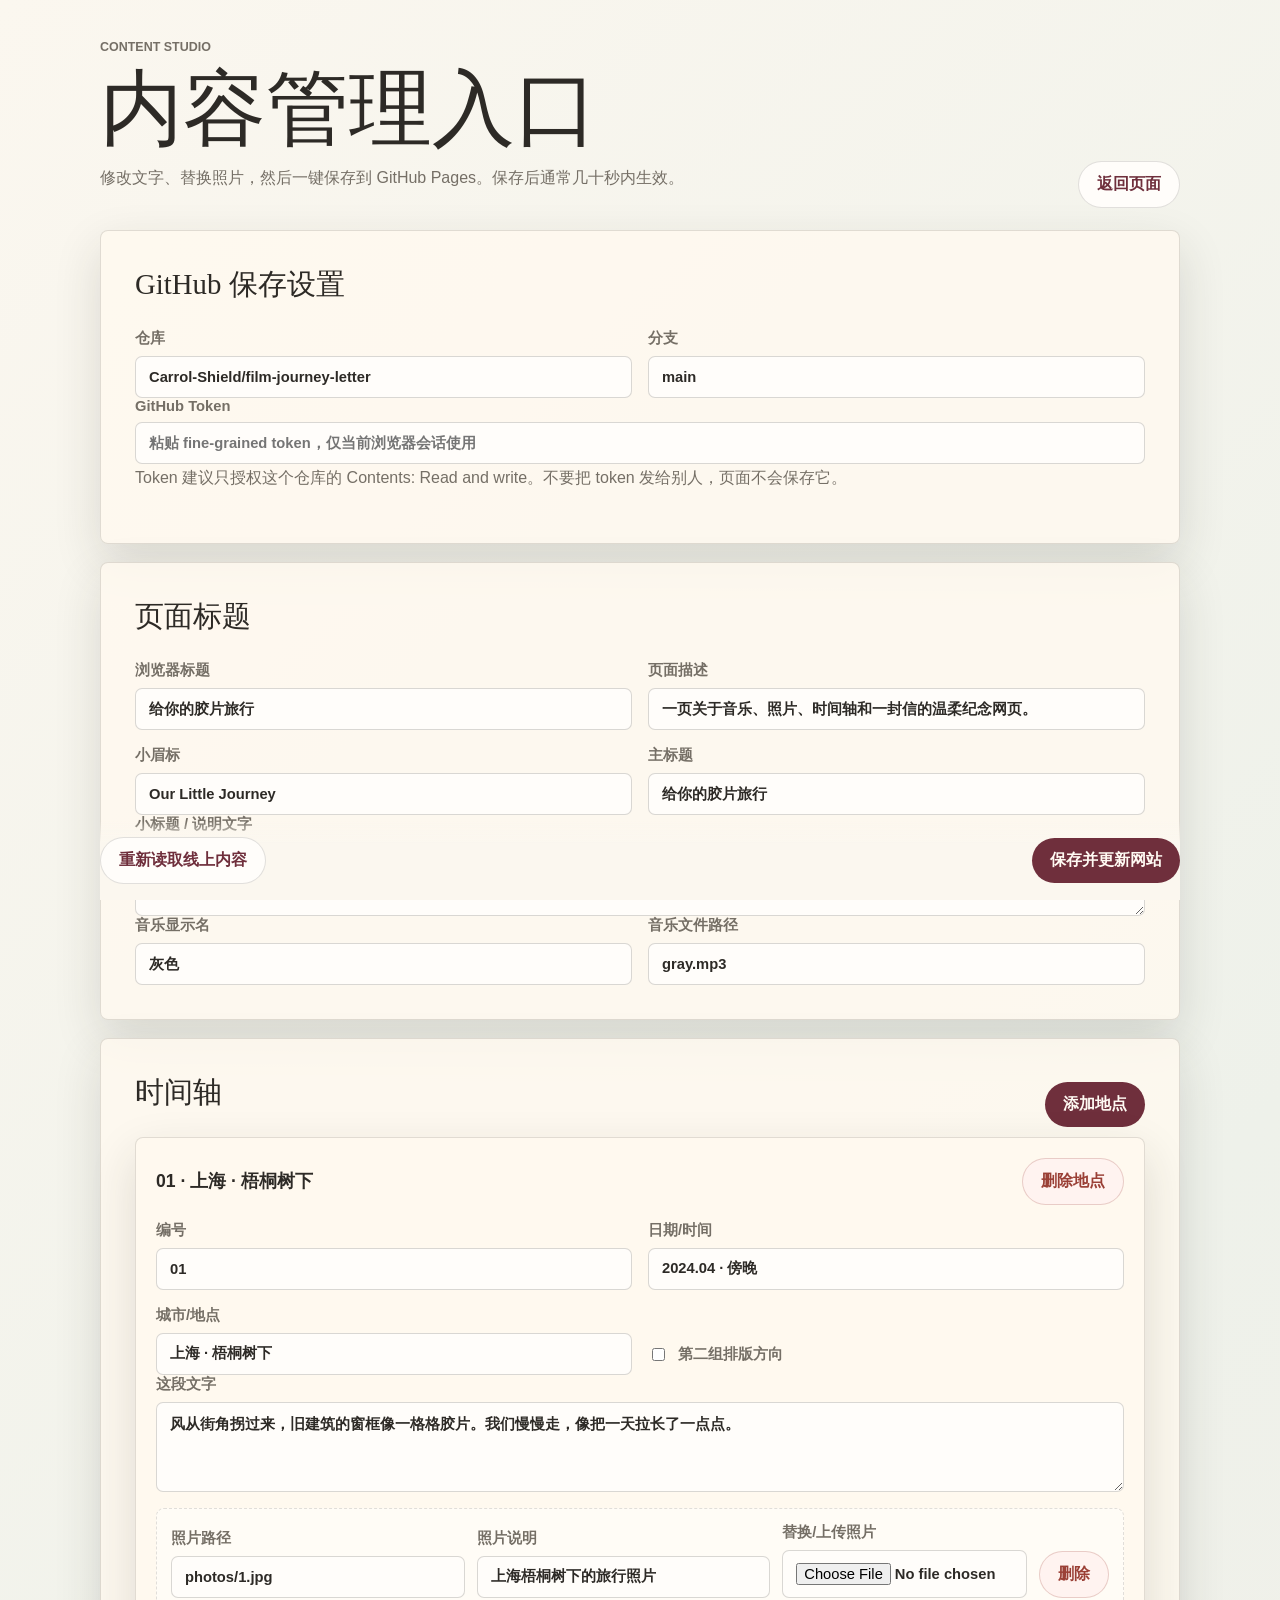
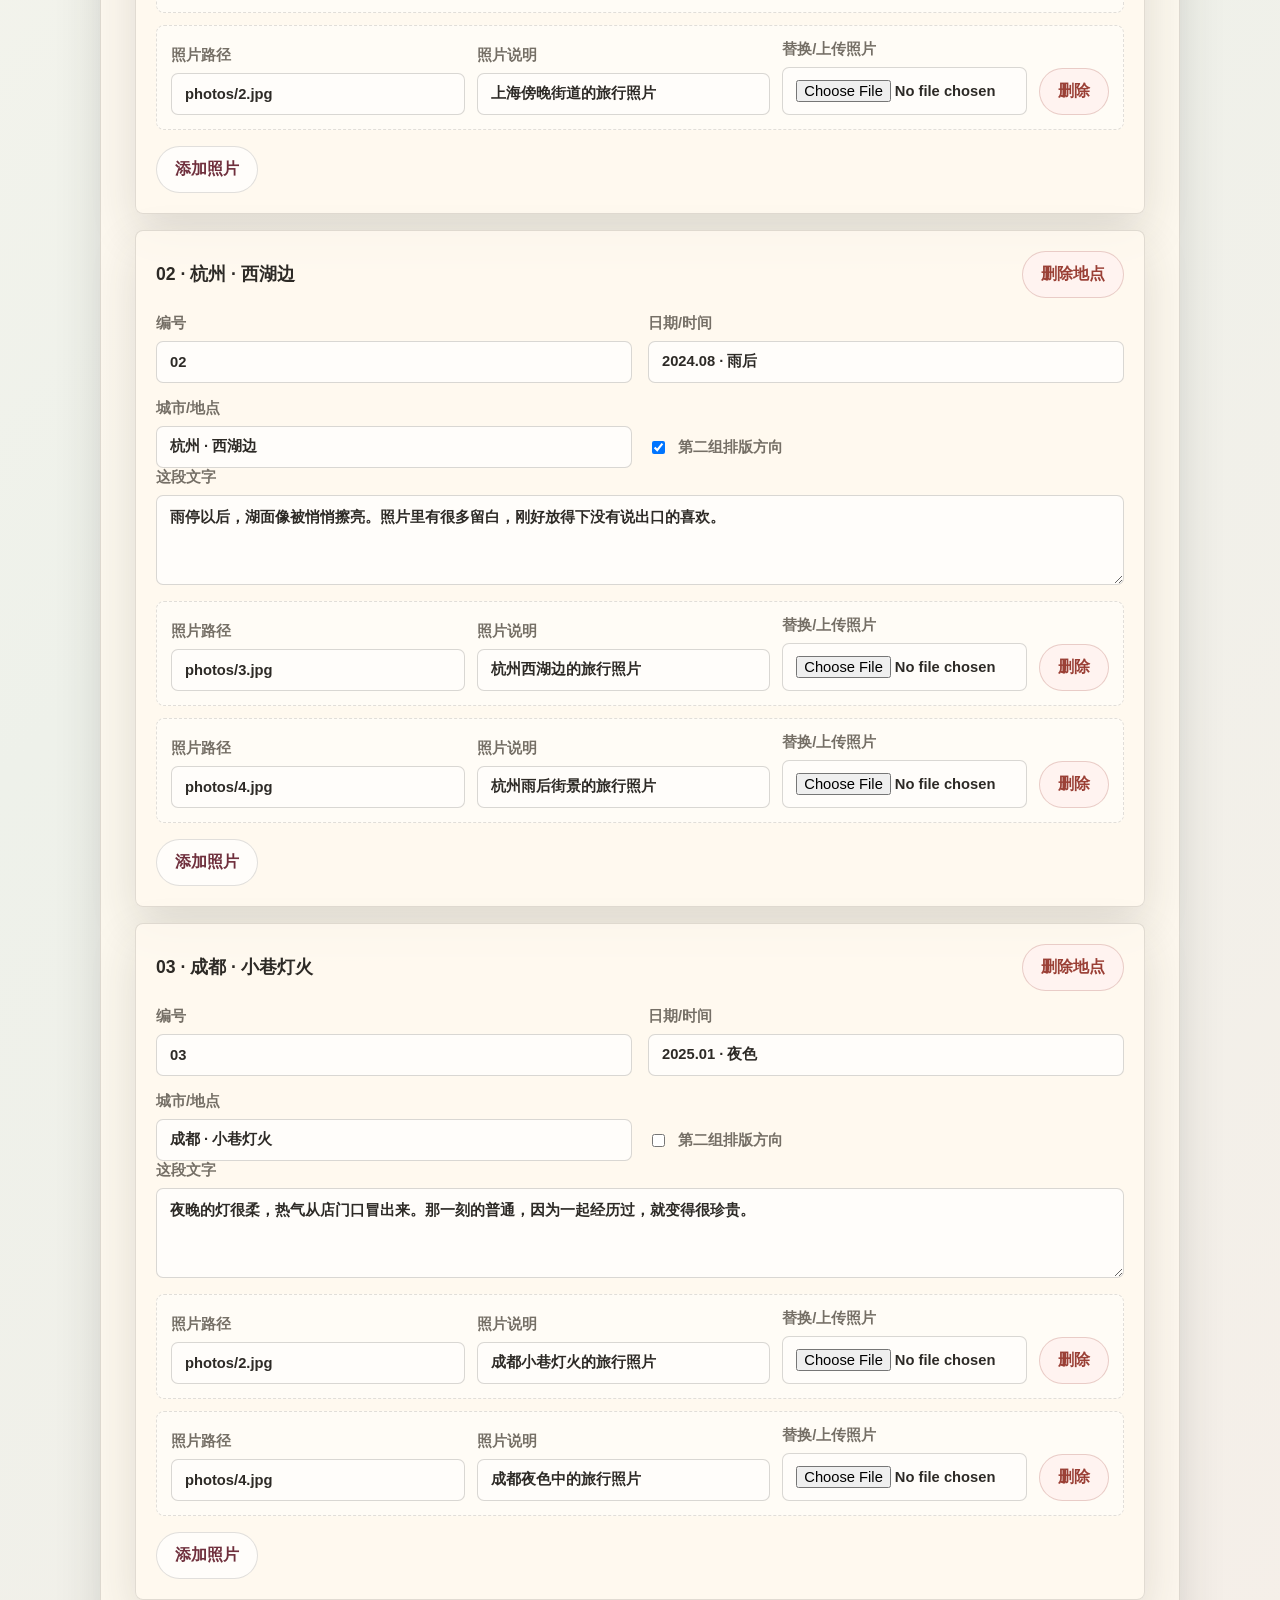
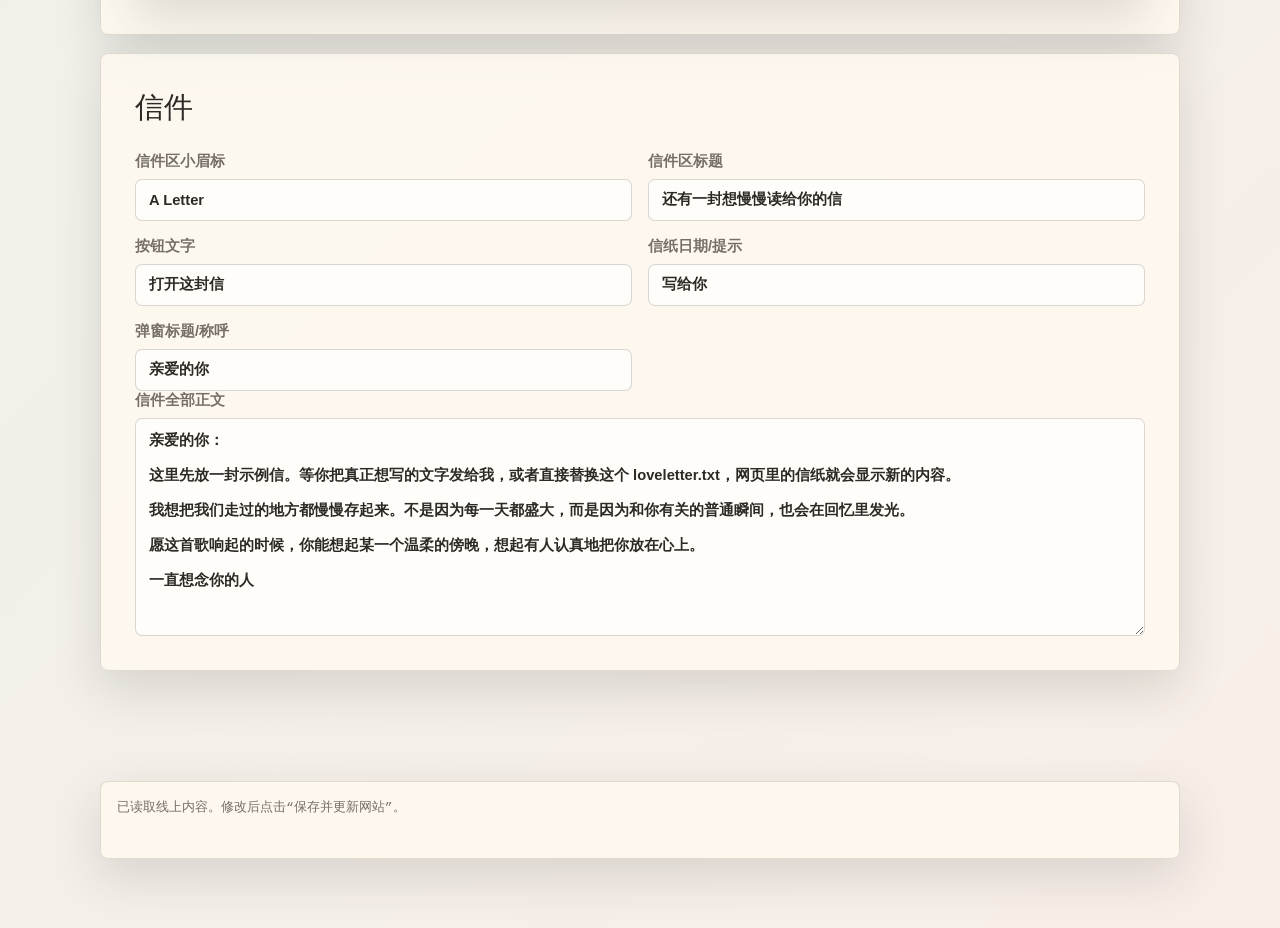
==== admin.html @ 619e68d1 "Add online content editor" ====
<!doctype html>
<html lang="zh-CN">
  <head>
    <meta charset="utf-8" />
    <meta name="viewport" content="width=device-width, initial-scale=1" />
    <title>内容管理 · 给你的胶片旅行</title>
    <link rel="stylesheet" href="admin.css" />
  </head>
  <body>
    <main class="admin-shell">
      <header class="admin-header">
        <div>
          <p class="eyebrow">Content Studio</p>
          <h1>内容管理入口</h1>
          <p>修改文字、替换照片，然后一键保存到 GitHub Pages。保存后通常几十秒内生效。</p>
        </div>
        <a href="index.html" class="ghost-link">返回页面</a>
      </header>

      <section class="panel auth-panel">
        <h2>GitHub 保存设置</h2>
        <div class="grid two">
          <label>仓库
            <input id="repoInput" value="Carrol-Shield/film-journey-letter" autocomplete="off" />
          </label>
          <label>分支
            <input id="branchInput" value="main" autocomplete="off" />
          </label>
        </div>
        <label>GitHub Token
          <input id="tokenInput" type="password" placeholder="粘贴 fine-grained token，仅当前浏览器会话使用" autocomplete="off" />
        </label>
        <p class="hint">Token 建议只授权这个仓库的 Contents: Read and write。不要把 token 发给别人，页面不会保存它。</p>
      </section>

      <section class="panel">
        <h2>页面标题</h2>
        <div class="grid two">
          <label>浏览器标题
            <input data-path="meta.title" />
          </label>
          <label>页面描述
            <input data-path="meta.description" />
          </label>
          <label>小眉标
            <input data-path="hero.eyebrow" />
          </label>
          <label>主标题
            <input data-path="hero.title" />
          </label>
        </div>
        <label>小标题 / 说明文字
          <textarea data-path="hero.subtitle" rows="3"></textarea>
        </label>
        <div class="grid two">
          <label>音乐显示名
            <input data-path="hero.musicLabel" />
          </label>
          <label>音乐文件路径
            <input data-path="hero.musicSrc" />
          </label>
        </div>
      </section>

      <section class="panel">
        <div class="section-title-row">
          <h2>时间轴</h2>
          <button type="button" id="addTimeline">添加地点</button>
        </div>
        <div id="timelineEditor" class="stack"></div>
      </section>

      <section class="panel">
        <h2>信件</h2>
        <div class="grid two">
          <label>信件区小眉标
            <input data-path="letter.sectionEyebrow" />
          </label>
          <label>信件区标题
            <input data-path="letter.sectionTitle" />
          </label>
          <label>按钮文字
            <input data-path="letter.buttonText" />
          </label>
          <label>信纸日期/提示
            <input data-path="letter.paperDate" />
          </label>
          <label>弹窗标题/称呼
            <input data-path="letter.dialogTitle" />
          </label>
        </div>
        <label>信件全部正文
          <textarea data-path="letter.body" rows="12"></textarea>
        </label>
      </section>

      <section class="actions">
        <button type="button" id="reloadContent" class="secondary">重新读取线上内容</button>
        <button type="button" id="saveContent">保存并更新网站</button>
      </section>

      <pre id="status" class="status">准备就绪。</pre>
    </main>

    <template id="timelineTemplate">
      <article class="editor-card timeline-card">
        <div class="card-head">
          <strong class="item-title"></strong>
          <button type="button" class="danger remove-item">删除地点</button>
        </div>
        <div class="grid two">
          <label>编号
            <input data-field="id" />
          </label>
          <label>日期/时间
            <input data-field="date" />
          </label>
          <label>城市/地点
            <input data-field="place" />
          </label>
          <label class="checkline">
            <input type="checkbox" data-field="reverse" /> 第二组排版方向
          </label>
        </div>
        <label>这段文字
          <textarea data-field="text" rows="4"></textarea>
        </label>
        <div class="photo-editor"></div>
        <button type="button" class="secondary add-photo">添加照片</button>
      </article>
    </template>

    <template id="photoTemplate">
      <div class="photo-row">
        <label>照片路径
          <input data-field="src" />
        </label>
        <label>照片说明
          <input data-field="alt" />
        </label>
        <label>替换/上传照片
          <input type="file" data-field="file" accept="image/*" />
        </label>
        <button type="button" class="danger remove-photo">删除</button>
      </div>
    </template>

    <script src="admin.js"></script>
  </body>
</html>
---- admin.css ----
:root {
  --ink: #2d2a26;
  --muted: #756f66;
  --paper: #fff9ef;
  --rose: #b96f78;
  --wine: #6f2f3c;
  --moss: #596448;
  --line: rgba(45, 42, 38, 0.14);
  --shadow: 0 18px 48px rgba(45, 42, 38, 0.14);
}
* { box-sizing: border-box; }
body {
  margin: 0;
  color: var(--ink);
  font-family: "Microsoft YaHei", "PingFang SC", Arial, sans-serif;
  background: linear-gradient(135deg, #fbf7ef, #eef1ea 44%, #f8eee8);
}
.admin-shell { width: min(1080px, calc(100% - 28px)); margin: 0 auto; padding: 36px 0 56px; }
.admin-header { display: flex; align-items: end; justify-content: space-between; gap: 24px; margin-bottom: 22px; }
.eyebrow { margin: 0 0 10px; color: var(--wine); font-weight: 800; font-size: .78rem; text-transform: uppercase; }
h1, h2, p { margin-top: 0; }
h1 { margin-bottom: 12px; font-family: Georgia, "STSong", serif; font-size: clamp(2.4rem, 7vw, 5.2rem); font-weight: 500; line-height: 1; }
h2 { font-family: Georgia, "STSong", serif; font-weight: 500; font-size: 1.8rem; }
.admin-header p, .hint { color: var(--muted); line-height: 1.8; }
.panel, .editor-card, .status {
  background: rgba(255, 249, 239, .82);
  border: 1px solid var(--line);
  border-radius: 8px;
  box-shadow: var(--shadow);
}
.panel { padding: clamp(20px, 4vw, 34px); margin-bottom: 18px; }
.grid { display: grid; gap: 16px; }
.grid.two { grid-template-columns: repeat(2, minmax(0, 1fr)); }
label { display: grid; gap: 8px; color: var(--muted); font-size: .92rem; font-weight: 700; }
input, textarea {
  width: 100%;
  border: 1px solid rgba(45, 42, 38, .18);
  border-radius: 7px;
  background: #fffdfa;
  color: var(--ink);
  padding: 12px 13px;
  font: inherit;
  resize: vertical;
}
input:focus, textarea:focus { outline: 3px solid rgba(111, 47, 60, .18); border-color: var(--wine); }
button, .ghost-link {
  border: 0;
  border-radius: 999px;
  background: var(--wine);
  color: #fffaf3;
  padding: 12px 18px;
  font: inherit;
  font-weight: 800;
  text-decoration: none;
  cursor: pointer;
}
.secondary, .ghost-link { background: #fffdfa; color: var(--wine); border: 1px solid var(--line); }
.danger { background: #fff3f0; color: #9a3f35; border: 1px solid rgba(154, 63, 53, .22); }
.section-title-row, .card-head, .actions { display: flex; align-items: center; justify-content: space-between; gap: 14px; }
.stack { display: grid; gap: 16px; }
.editor-card { padding: 20px; }
.card-head { margin-bottom: 16px; }
.item-title { font-size: 1.1rem; }
.checkline { display: flex; align-items: center; gap: 10px; padding-top: 28px; }
.checkline input { width: auto; }
.photo-editor { display: grid; gap: 12px; margin: 16px 0; }
.photo-row { display: grid; grid-template-columns: 1.2fr 1.2fr 1fr auto; gap: 12px; align-items: end; padding: 14px; border: 1px dashed var(--line); border-radius: 8px; background: rgba(255,255,255,.46); }
.actions { position: sticky; bottom: 0; padding: 16px 0; background: linear-gradient(0deg, #fbf7ef 72%, rgba(251,247,239,0)); }
.status { min-height: 78px; padding: 16px; color: var(--muted); white-space: pre-wrap; overflow: auto; }
@media (max-width: 780px) {
  .admin-header, .section-title-row, .actions { align-items: stretch; flex-direction: column; }
  .grid.two, .photo-row { grid-template-columns: 1fr; }
}
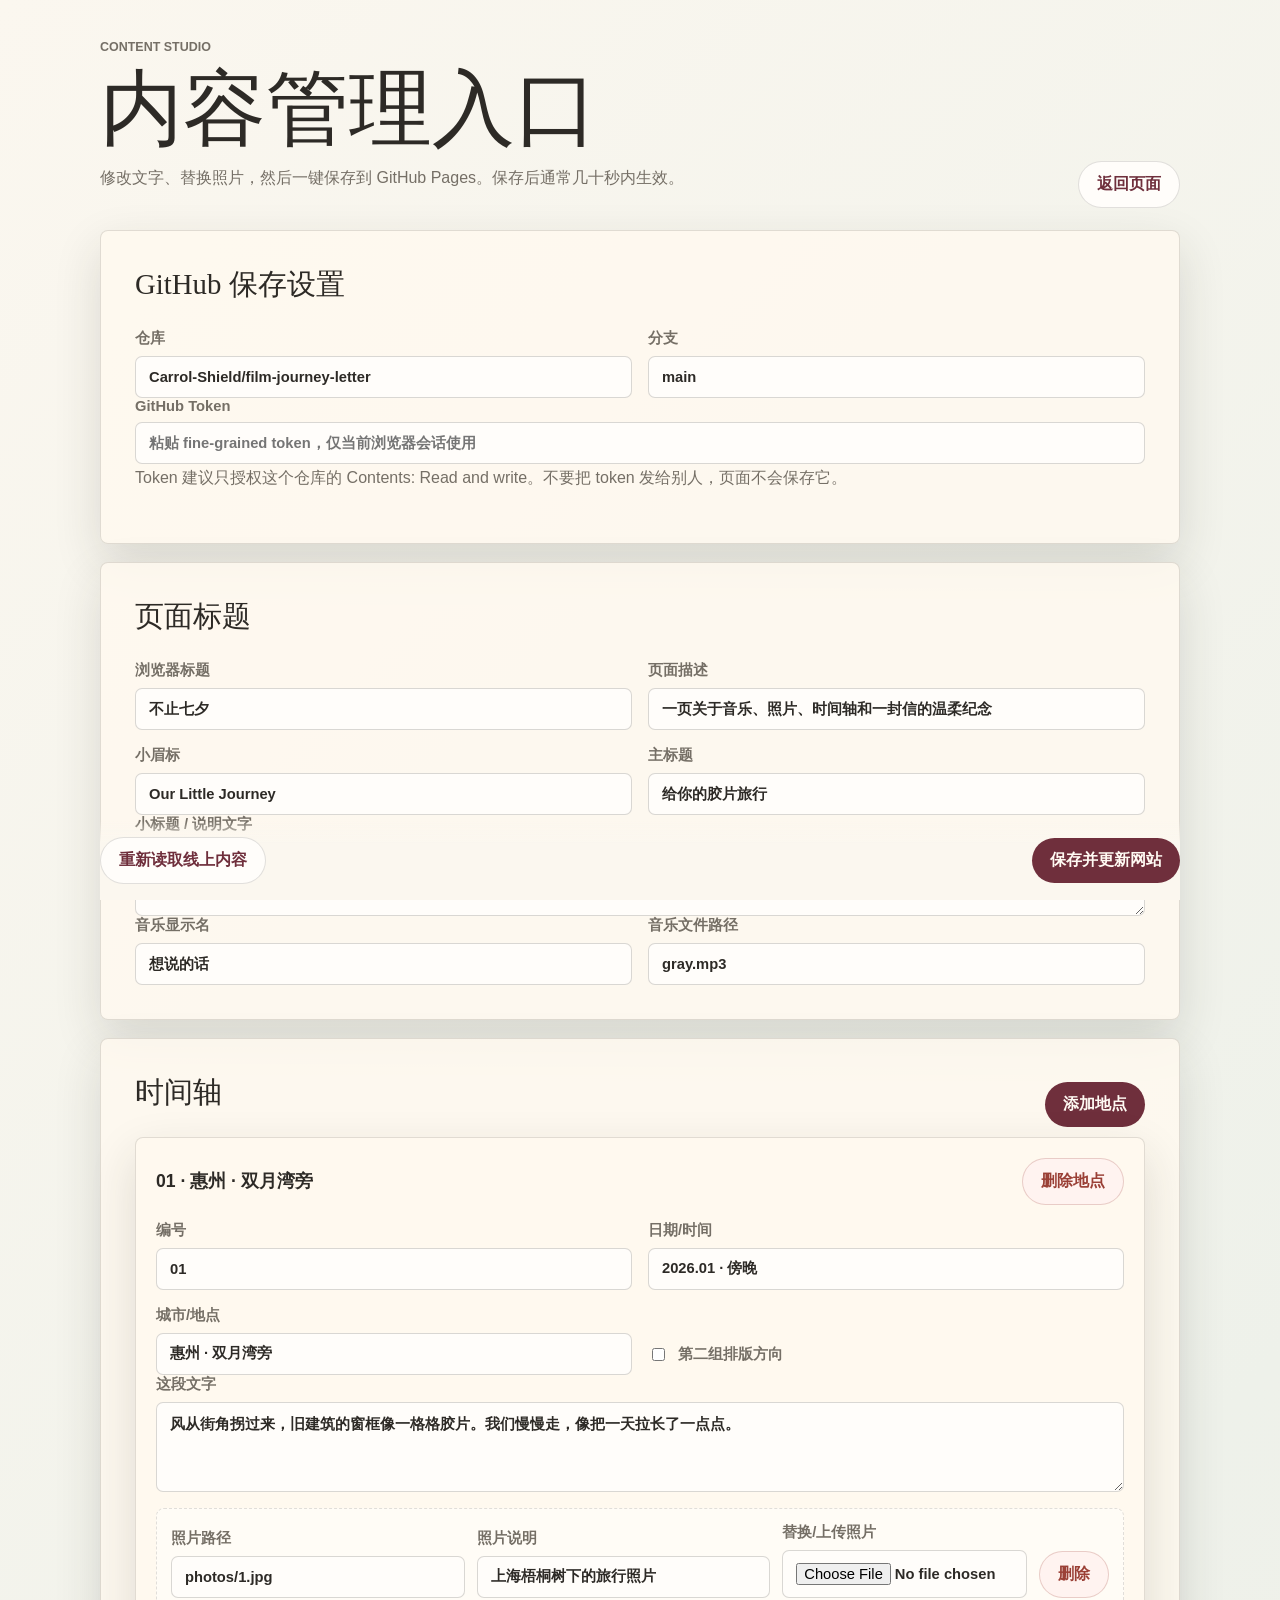
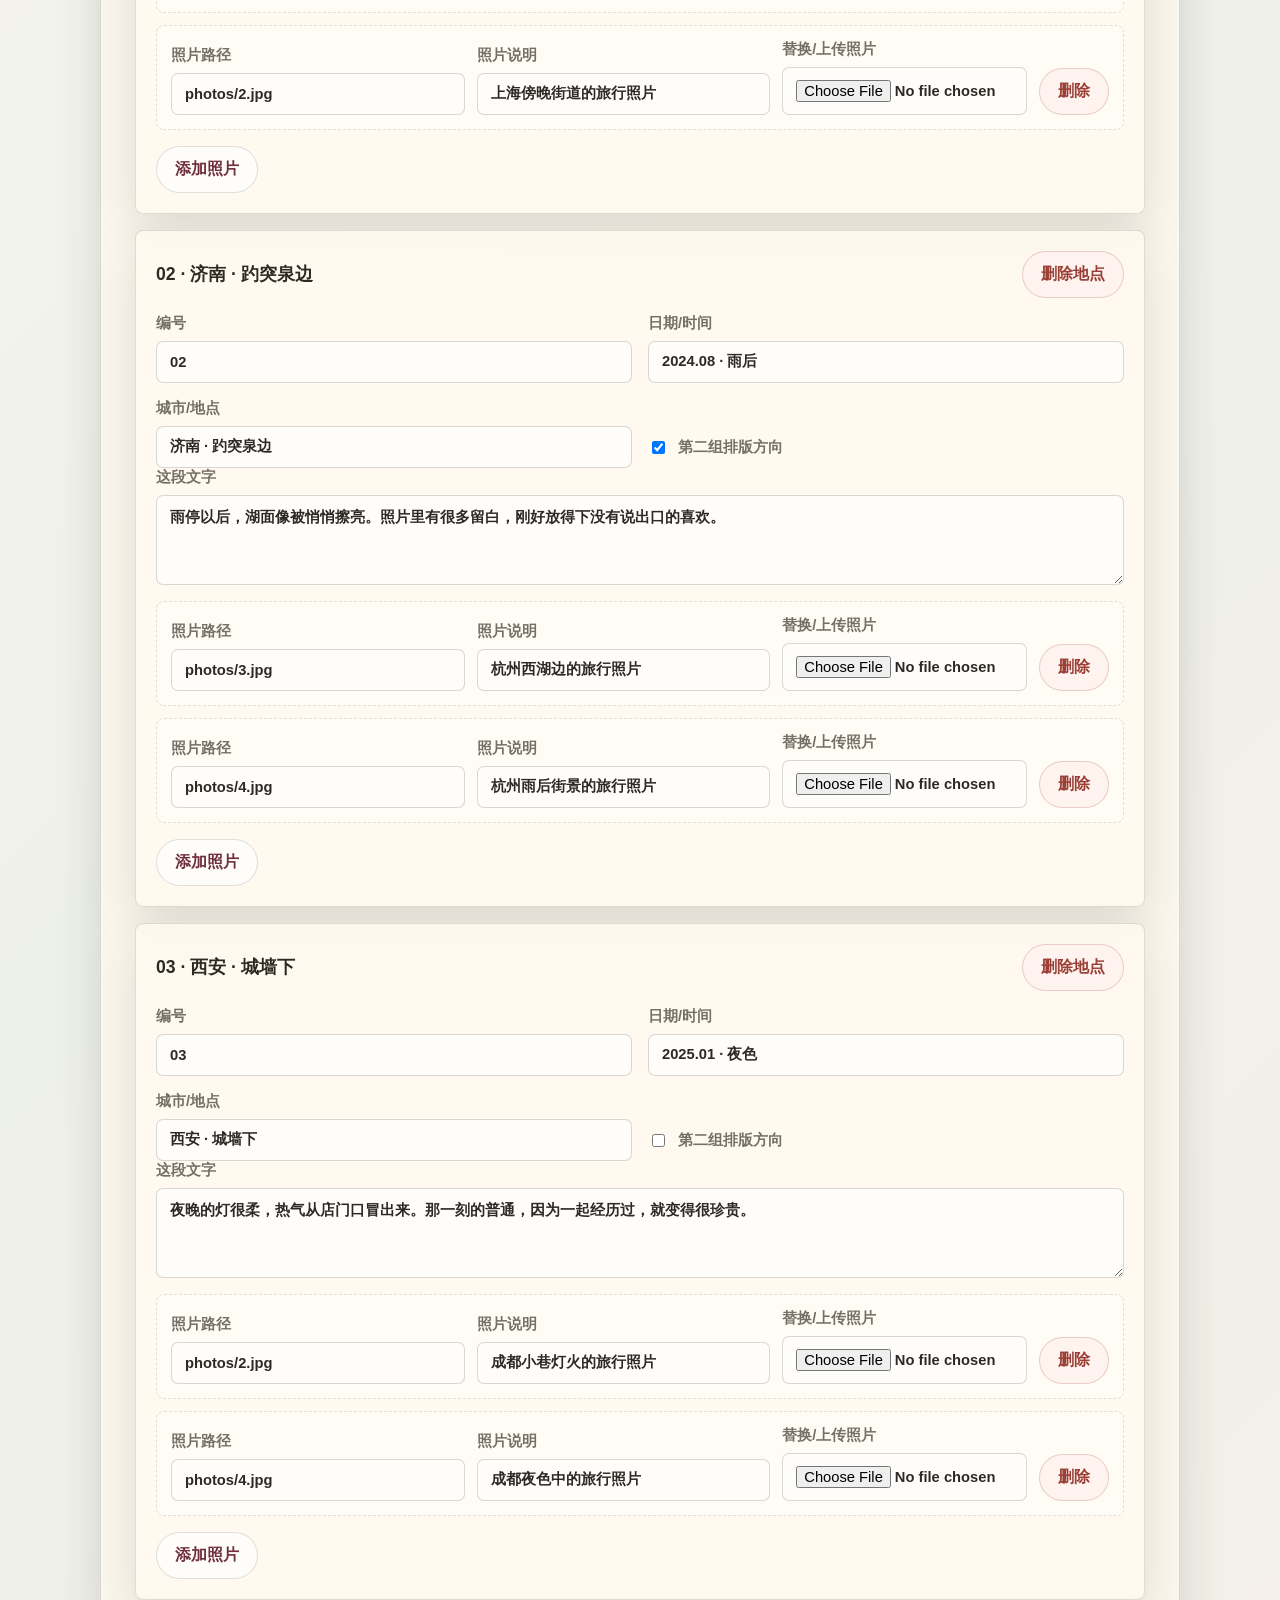
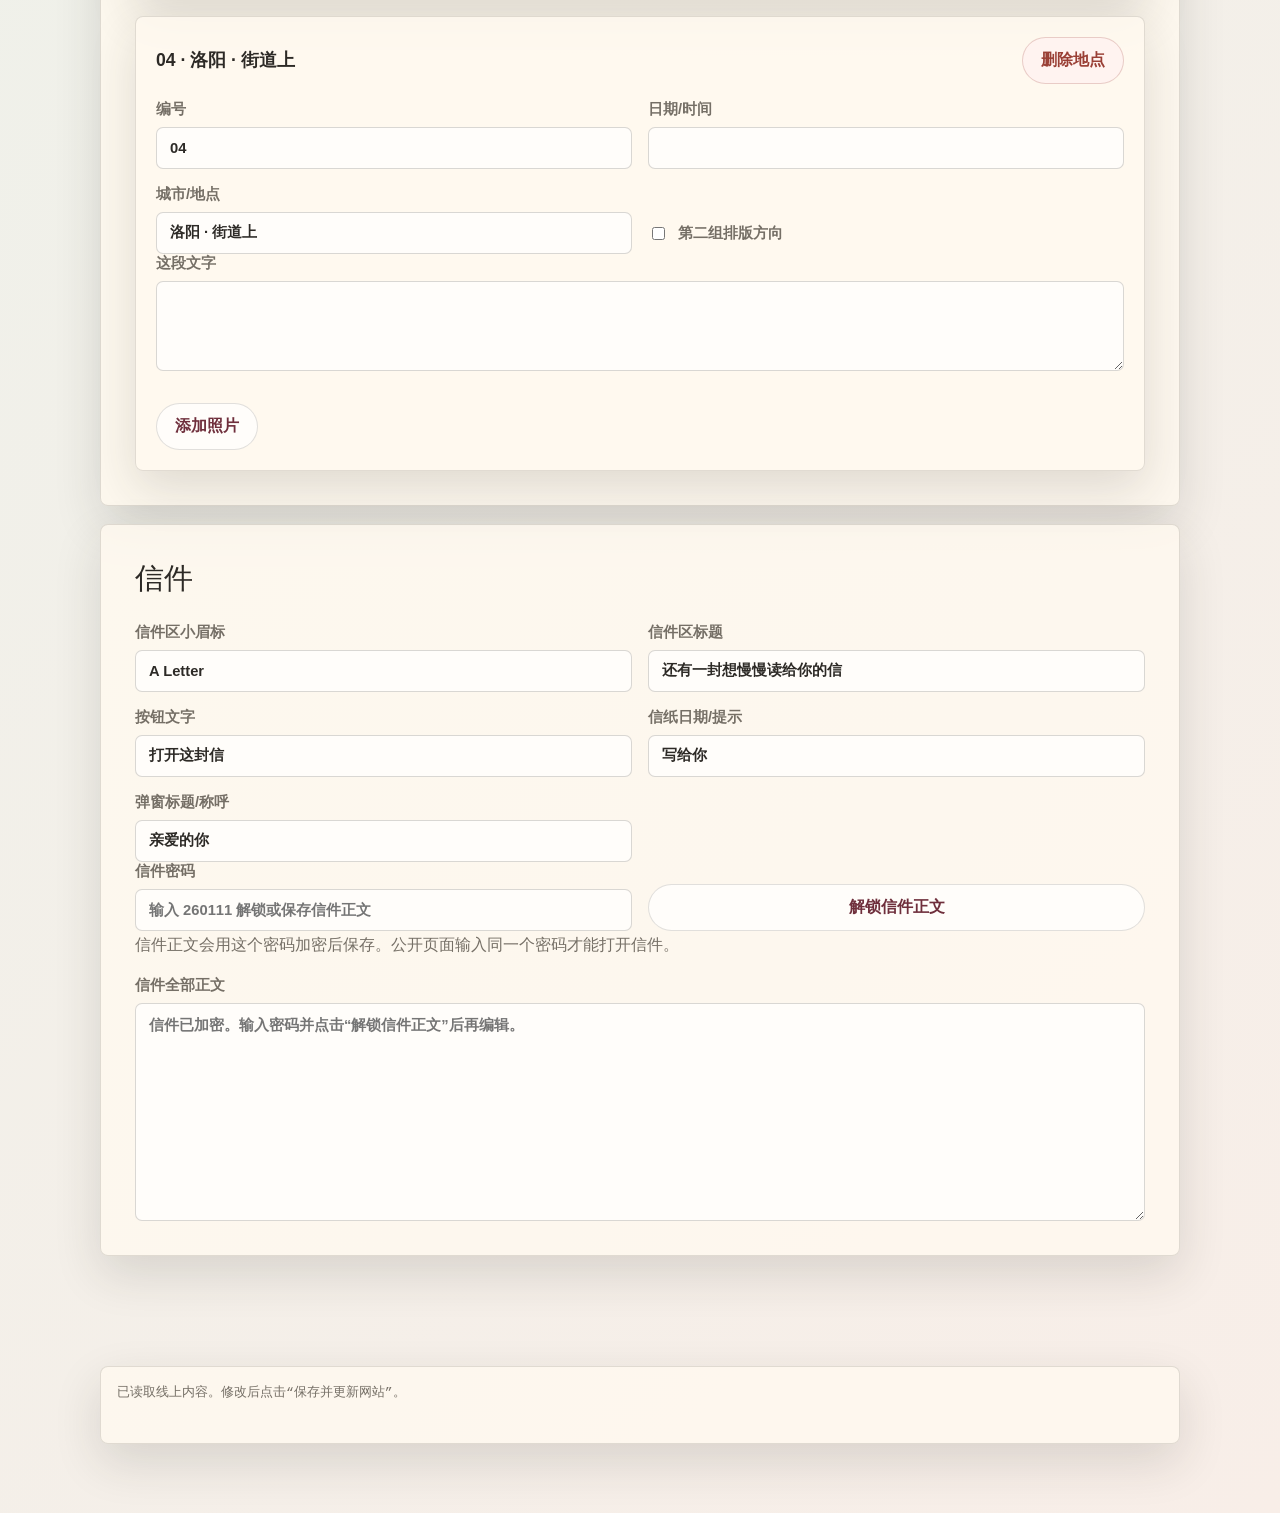
==== commit c801e037: "Protect letter with password" ====
--- a/admin.html
+++ b/admin.html
@@ -89,6 +89,13 @@
             <input data-path="letter.dialogTitle" />
           </label>
         </div>
+        <div class="grid two letter-lock-row">
+          <label>信件密码
+            <input id="letterPasswordInput" type="password" placeholder="输入 260111 解锁或保存信件正文" autocomplete="off" />
+          </label>
+          <button type="button" id="unlockLetterBody" class="secondary inline-action">解锁信件正文</button>
+        </div>
+        <p class="hint">信件正文会用这个密码加密后保存。公开页面输入同一个密码才能打开信件。</p>
         <label>信件全部正文
           <textarea data-path="letter.body" rows="12"></textarea>
         </label>
--- a/admin.css
+++ b/admin.css
@@ -70,4 +70,8 @@
 @media (max-width: 780px) {
   .admin-header, .section-title-row, .actions { align-items: stretch; flex-direction: column; }
   .grid.two, .photo-row { grid-template-columns: 1fr; }
+}
+.inline-action {
+  align-self: end;
+  min-height: 45px;
 }
